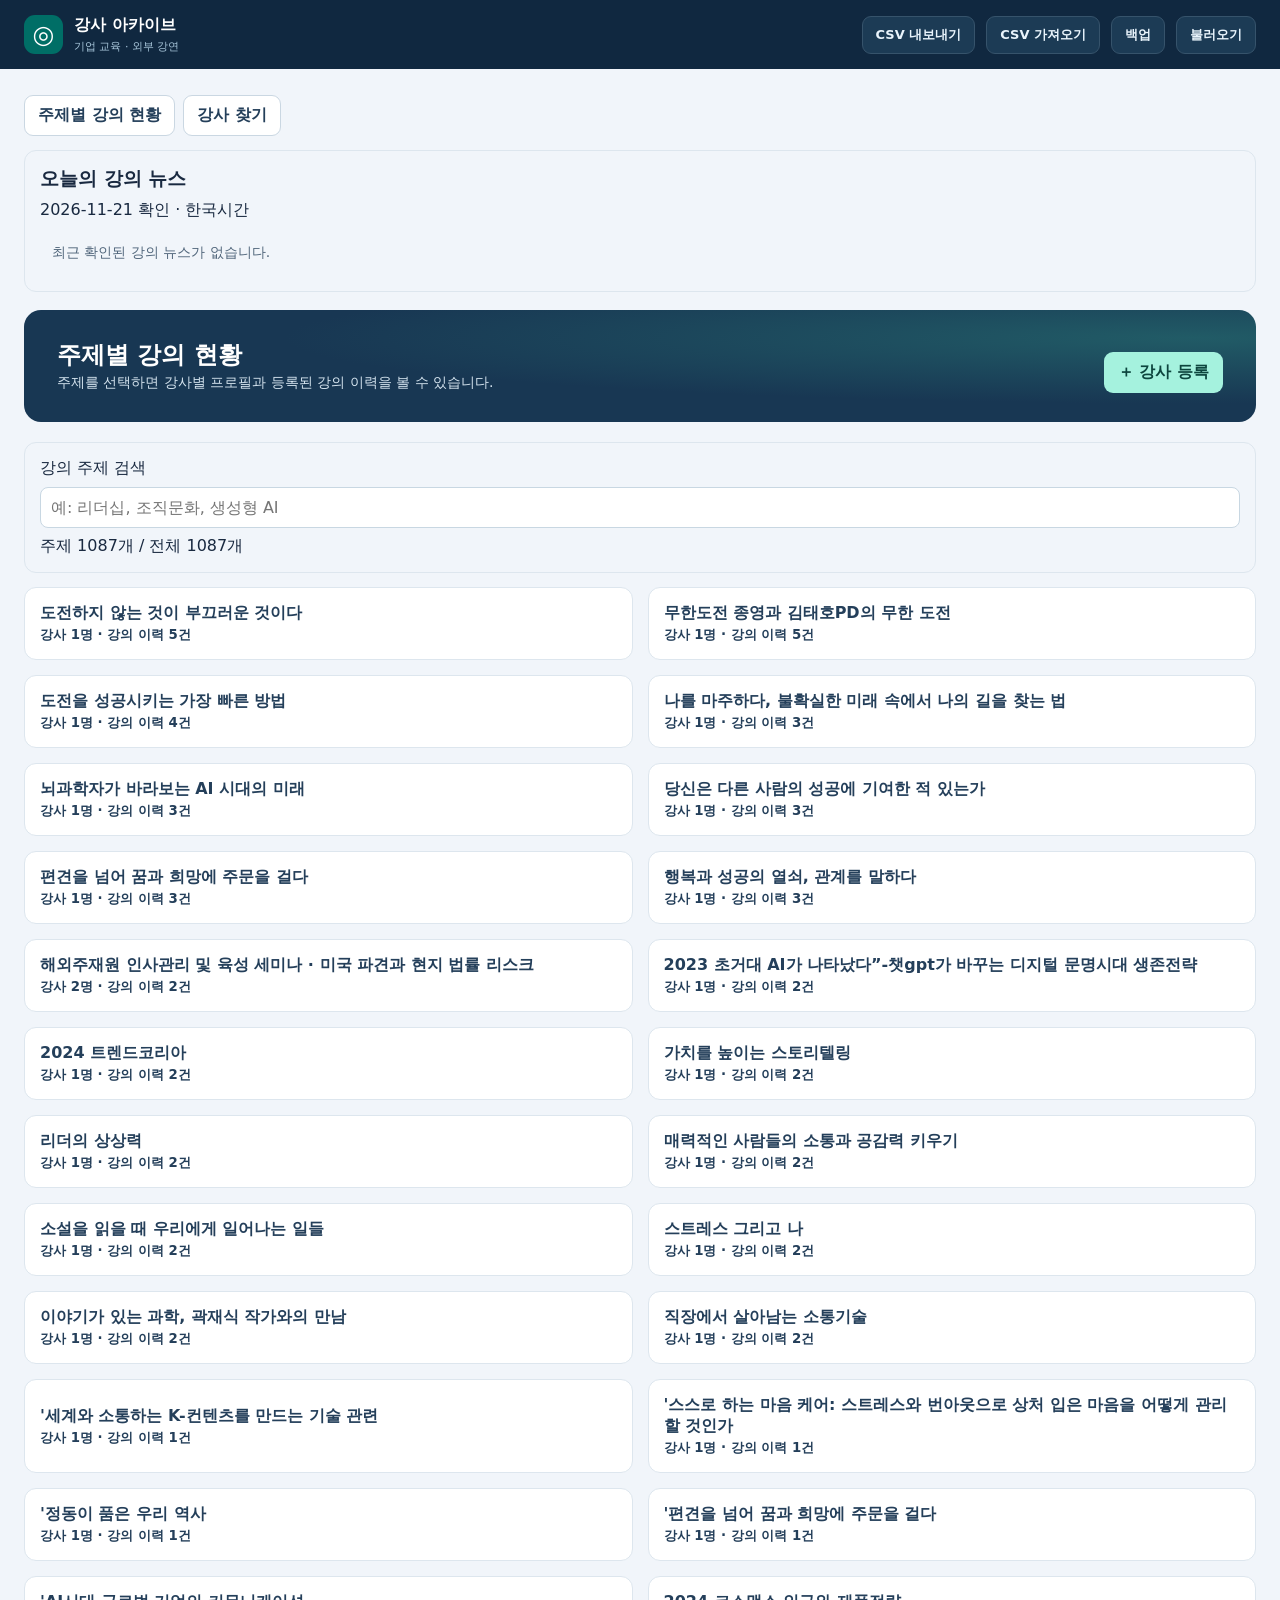
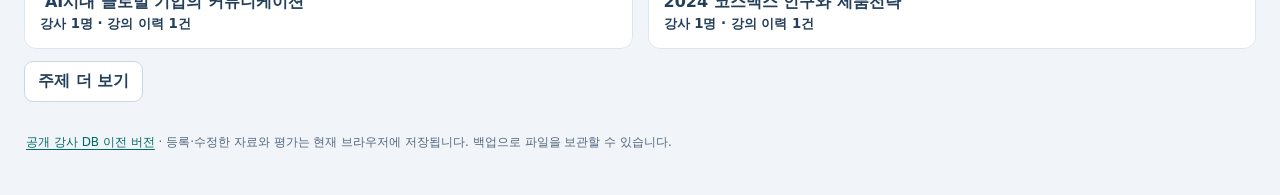
==== index.html @ 69837c94 "Load lecture news before the topic dashboard" ====
<!doctype html>
<html lang="ko">
<head>
<meta charset="utf-8"><meta name="viewport" content="width=device-width, initial-scale=1">
<title>강사 아카이브</title><link rel="stylesheet" href="style.css">
<script defer src="data.js"></script><script defer src="lecture-news.js"></script><script defer src="app.js?v=2606348"></script><script defer src="lookup.js"></script><script defer src="csv.js"></script>
</head>
<body>
<header class="top"><div class="brand"><span class="mark" aria-hidden="true">◎</span><div>강사 아카이브<small>기업 교육 · 외부 강연</small></div></div><div class="tools"><button id="csv-export">CSV 내보내기</button><button id="csv-import">CSV 가져오기</button><input id="csv-file" type="file" accept=".csv,text/csv" hidden><button id="backup">백업</button><button id="restore">불러오기</button><input id="upload" type="file" accept=".json,application/json" hidden></div></header>
<main>
<section class="intro" hidden><div><p class="eyebrow">외부 강사 디렉터리</p><h1>강사 찾기</h1><p>우리 회사에 맞는 강사를 찾고 강의 이력과 평가를 관리하세요.</p></div><button class="primary" id="add">＋ 강사 등록</button></section>
<div class="layout" hidden>
<aside aria-label="강사 검색 및 목록">
<div class="filters"><label for="search">강사 검색</label><div class="searchbox"><input id="search" type="search" placeholder="이름, 소속, 강의 주제" autocomplete="off" role="combobox" aria-autocomplete="list" aria-controls="suggest" aria-expanded="false"><div id="suggest" role="listbox" hidden></div></div>
<label for="category" class="sr">분야</label><select id="category"><option value="">모든 분야</option></select></div>
<div class="listhead"><strong id="count" aria-live="polite"></strong><span>가나다순</span></div><div id="list"></div>
</aside>
<article class="detail" id="detail" aria-label="강사 상세 정보"></article>
</div>
<footer><a href="db-history/index.html">공개 강사 DB 이전 버전</a> · 등록·수정한 자료와 평가는 현재 브라우저에 저장됩니다. 백업으로 파일을 보관할 수 있습니다.</footer>
</main>
<dialog id="dialog"><form id="editor"><header><h2 id="dialog-title"></h2><button id="close" type="button" aria-label="닫기">×</button></header><div id="fields"></div><p id="form-error" role="alert"></p><div class="form-actions"><button id="cancel" type="button">취소</button><button class="primary">저장</button></div></form></dialog>
<dialog id="lookup" aria-labelledby="lookup-title"><header class="lookup-head"><h2 id="lookup-title">강사 추가</h2><button type="button" id="lookup-close" aria-label="닫기">×</button></header>
<form id="lookup-form"><label>강사 이름<input id="lookup-name" required maxlength="60" placeholder="예: 김경일"></label><label>강의 주제 또는 소속 <small>(선택)</small><input id="lookup-topic" maxlength="120" placeholder="예: 인지심리학, 아주대학교"></label><button class="primary">웹에서 검색</button></form>
<div id="lookup-results" aria-live="polite"></div><div class="sectionhead lookup-actions"><button id="lookup-manual" type="button">직접 입력</button><button id="lookup-photo" type="button">사진으로 추가</button></div></dialog>
<div id="status" class="toast" role="status" hidden></div>
</body></html>
---- style.css ----
:root{font-family:"Pretendard","Malgun Gothic",system-ui,sans-serif;color:#192940;background:#f1f5fa;--navy:#142d49;--teal:#00796f;--line:#dde6ee;--muted:#52677c}
*{box-sizing:border-box}body{margin:0}button,input,select,textarea{font:inherit}button{cursor:pointer;border:1px solid #cad7e2;background:white;color:#243f5a;border-radius:9px;padding:9px 13px;font-weight:650}button:hover{background:#ecf6f5}button:focus-visible,a:focus-visible,input:focus-visible,select:focus-visible,textarea:focus-visible{outline:3px solid #289c8d;outline-offset:2px}a{color:#006a64;text-underline-offset:3px}h1,h2,h3,p{margin:0}.top{background:#102840;color:#fff;display:flex;justify-content:space-between;align-items:center;padding:14px max(24px,calc((100% - 1320px)/2));gap:12px;min-height:69px}.brand,.tools{display:flex;align-items:center;gap:11px}.brand{font-weight:750;white-space:nowrap}.brand small{display:block;font-size:11px;color:#a9c7db;font-weight:500;margin-top:3px}.mark{display:grid;place-items:center;width:39px;height:39px;background:#006e66;border-radius:11px;font-size:25px}.top button{background:#1c3b55;color:#e9f4fc;border-color:#36536b;font-size:13px}.top button:hover{background:#28516e}
main{max-width:1368px;margin:auto;padding:26px 24px}.intro{display:flex;justify-content:space-between;align-items:end;gap:18px;background:#183753;color:white;border-radius:17px;padding:29px 33px;margin-bottom:20px;background-image:radial-gradient(ellipse at 95% 25%,#215b66,transparent 55%)}.intro h1{font-size:clamp(28px,4vw,43px);letter-spacing:-.065em;margin:7px 0}.intro p:last-child{color:#d4e3ee;font-size:14px;line-height:1.6}.eyebrow{font-size:12px;font-weight:750;color:#7aebd9}.primary{background:var(--teal);color:white;border-color:transparent;white-space:nowrap}.primary:hover{background:#00685e}.intro .primary{background:#a5f2de;color:#0d453e}.intro .primary:hover{background:#cbfaee}
.layout{display:grid;grid-template-columns:320px minmax(0,1fr);gap:19px;align-items:start}aside,.detail{border:1px solid var(--line);background:white;border-radius:15px;min-width:0}aside{position:sticky;top:12px}.filters{padding:16px;display:grid;gap:9px}.filters label{font-weight:700;font-size:14px}.searchbox{position:relative}input,select,textarea{width:100%;border:1px solid #c8d7e2;border-radius:8px;padding:10px;color:#17293b;background:#fff}textarea{resize:vertical;min-height:80px}.listhead{border-top:1px solid var(--line);border-bottom:1px solid var(--line);padding:10px 16px;background:#f7f9fc;display:flex;justify-content:space-between;font-size:12px;color:var(--muted)}#list{max-height:640px;overflow:auto;padding:6px}.person,.suggestion{display:block;text-align:left;width:100%;border:none;background:transparent;white-space:normal}.person{display:flex;align-items:center;gap:10px;margin:2px 0;padding:10px}.person[aria-current=true],.suggestion[aria-selected=true]{background:#e3f5f0;color:#005a52}.person strong,.suggestion strong{display:block}.person small,.suggestion small{display:block;margin-top:3px;font-size:12px;color:var(--muted);font-weight:500}.initial{display:grid;place-items:center;flex:none;width:34px;height:34px;background:#eaf1f8;border-radius:9px;color:#365a7a;font-size:14px}#suggest{position:absolute;z-index:2;top:calc(100% + 4px);width:100%;background:white;border:1px solid var(--line);border-radius:9px;box-shadow:0 10px 25px #17293b25;padding:4px}
.detail{min-height:525px;overflow:hidden}.profile{display:flex;gap:22px;padding:23px;align-items:center;background:#f9fcff;border-bottom:1px solid var(--line)}.portrait{width:111px;height:126px;position:relative;flex:none;border-radius:13px;background:#dcebeF;overflow:hidden;display:grid;place-items:center;font-size:35px;color:#284d5c;font-weight:700}.portrait img{position:absolute;inset:0;width:100%;height:100%;object-fit:cover}.profile-text{flex:1;min-width:0}.profile h2{font-size:34px;letter-spacing:-.06em;margin:4px 0 6px}.profile p{color:var(--muted);line-height:1.55}.profile .meta{font-size:12px;margin-top:6px}.tag{display:inline-block;background:#e9f6f3;color:#00655c;border-radius:20px;padding:5px 10px;font-size:12px;font-weight:700}.tabs{display:flex;padding:0 15px;border-bottom:1px solid var(--line);gap:10px;overflow:auto}.tabs button{border:0;border-radius:0;padding:13px 10px;white-space:nowrap;color:var(--muted);border-bottom:3px solid transparent}.tabs button[aria-selected=true]{color:#006d64;border-bottom-color:#007f73}.panel{padding:21px 23px;display:grid;gap:16px}.overview{display:grid;grid-template-columns:1fr 1fr;gap:15px}.box{border:1px solid var(--line);border-radius:12px;padding:15px;min-width:0}.box h3{font-size:15px;margin-bottom:11px}.box ul{margin:0;padding-left:18px;font-size:14px;line-height:1.7;overflow-wrap:anywhere}.empty{color:var(--muted);font-size:14px;padding:12px;line-height:1.65}.sectionhead{display:flex;flex-wrap:wrap;gap:8px;justify-content:space-between;align-items:center}.sectionhead h3{font-size:17px}.record{padding:12px;border:1px solid var(--line);border-radius:10px;overflow-wrap:anywhere}.record p{margin:5px 0;color:var(--muted);white-space:pre-wrap;font-size:14px}.record a,.source{font-size:13px}.record+.record{margin-top:7px}footer{color:var(--muted);font-size:12px;padding:18px 2px}dialog{width:min(570px,calc(100% - 24px));border:1px solid var(--line);border-radius:14px;padding:19px;box-shadow:0 14px 50px #0004;color:inherit}dialog::backdrop{background:#0b203c88}dialog header,.form-actions{display:flex;align-items:center;justify-content:space-between;gap:8px}.form-actions{justify-content:end;margin-top:12px}#fields{display:grid;gap:10px;margin-top:12px}#fields label{display:grid;gap:4px;font-size:13px;font-weight:650}#form-error{font-size:13px;color:#a1282d;margin-top:8px}.toast{position:fixed;bottom:20px;right:20px;background:#102840;color:white;padding:12px 15px;border-radius:10px;box-shadow:0 8px 20px #0003;z-index:4}.sr{position:absolute;width:1px;height:1px;overflow:hidden;clip-path:inset(50%)}[hidden]{display:none!important}
@media(max-width:850px){.layout{grid-template-columns:235px minmax(0,1fr)}.overview{grid-template-columns:1fr}.profile{gap:12px}.profile h2{font-size:27px}.portrait{width:81px;height:94px}}
@media(max-width:650px){main{padding:14px 11px}.top{padding:10px 11px}.intro{padding:17px;align-items:start;flex-direction:column}.layout{grid-template-columns:1fr;gap:13px}aside{position:static}#list{max-height:200px}.panel,.profile{padding:14px}.profile{flex-wrap:wrap}.profile-text{min-width:110px}.tools{gap:5px}.tools button{padding:6px}}
.lookup-head{display:flex;align-items:center;justify-content:space-between;gap:10px}#lookup-form{display:grid;gap:10px;margin-top:14px}#lookup-form label{font-size:14px;font-weight:650}#lookup-form input{margin-top:4px}#lookup-form button{justify-self:start}#lookup-results{display:grid;gap:8px}.lookup-message{color:var(--muted);font-size:14px;margin-top:12px}.lookup-card{display:flex;gap:12px}.lookup-card img{width:74px;height:88px;object-fit:cover;border-radius:8px}.lookup-links,.lookup-actions{margin-top:10px}.lookup-links{font-size:13px}.photo-fields{display:grid;gap:8px}#fields .photo-check{display:flex;align-items:center;gap:6px}.photo-check input{width:auto}.photo-fields img{width:72px;height:auto;border-radius:7px}.photo-fields button{justify-self:start}.photo-fields p{font-size:13px;color:var(--muted)}button:disabled{opacity:.55;cursor:wait}
.profile-rating{display:grid;justify-items:start;align-content:start;gap:5px;flex:0 1 235px;border-left:1px solid var(--line);padding-left:16px;overflow-wrap:anywhere}.profile-rating>span,.profile-rating small{font-size:12px;color:var(--muted)}.rating-value{color:#00655c;background:#e9f6f3;border-color:#caece4;font-size:18px;padding:4px 10px}.recent-program{display:grid;gap:3px;margin-top:5px}.recent-program small:last-child{color:var(--navy);font-weight:650}.profile-text button{margin-top:8px;font-size:12px;padding:5px 8px}.rating-counts{font-size:13px;color:#00655c;margin:0 0 9px}.top .tools{flex-wrap:wrap;justify-content:end}
@media(max-width:520px){.profile{display:grid;grid-template-columns:72px minmax(0,1fr) minmax(98px,1fr);align-items:start;gap:9px}.portrait{width:72px;height:90px}.profile-text{min-width:0;overflow-wrap:anywhere}.profile-rating{padding-left:8px}.profile h2{font-size:22px}.rating-value{font-size:13px;padding:4px 5px}}
.lecture-fee{font-size:11px;color:var(--muted);font-weight:500;white-space:nowrap}
.profile-edit-list{margin:0;padding:9px;border:1px solid var(--line);border-radius:8px;min-width:0}.profile-edit-list legend{font-weight:700;font-size:14px}.profile-edit-row{display:flex;gap:7px;align-items:center;margin-bottom:7px}.profile-edit-row input{min-width:0}.profile-edit-row button,.box .sectionhead button{font-size:12px;white-space:nowrap;padding:5px 8px}.box .sectionhead h3{margin-bottom:0}.box .sectionhead{margin-bottom:8px}
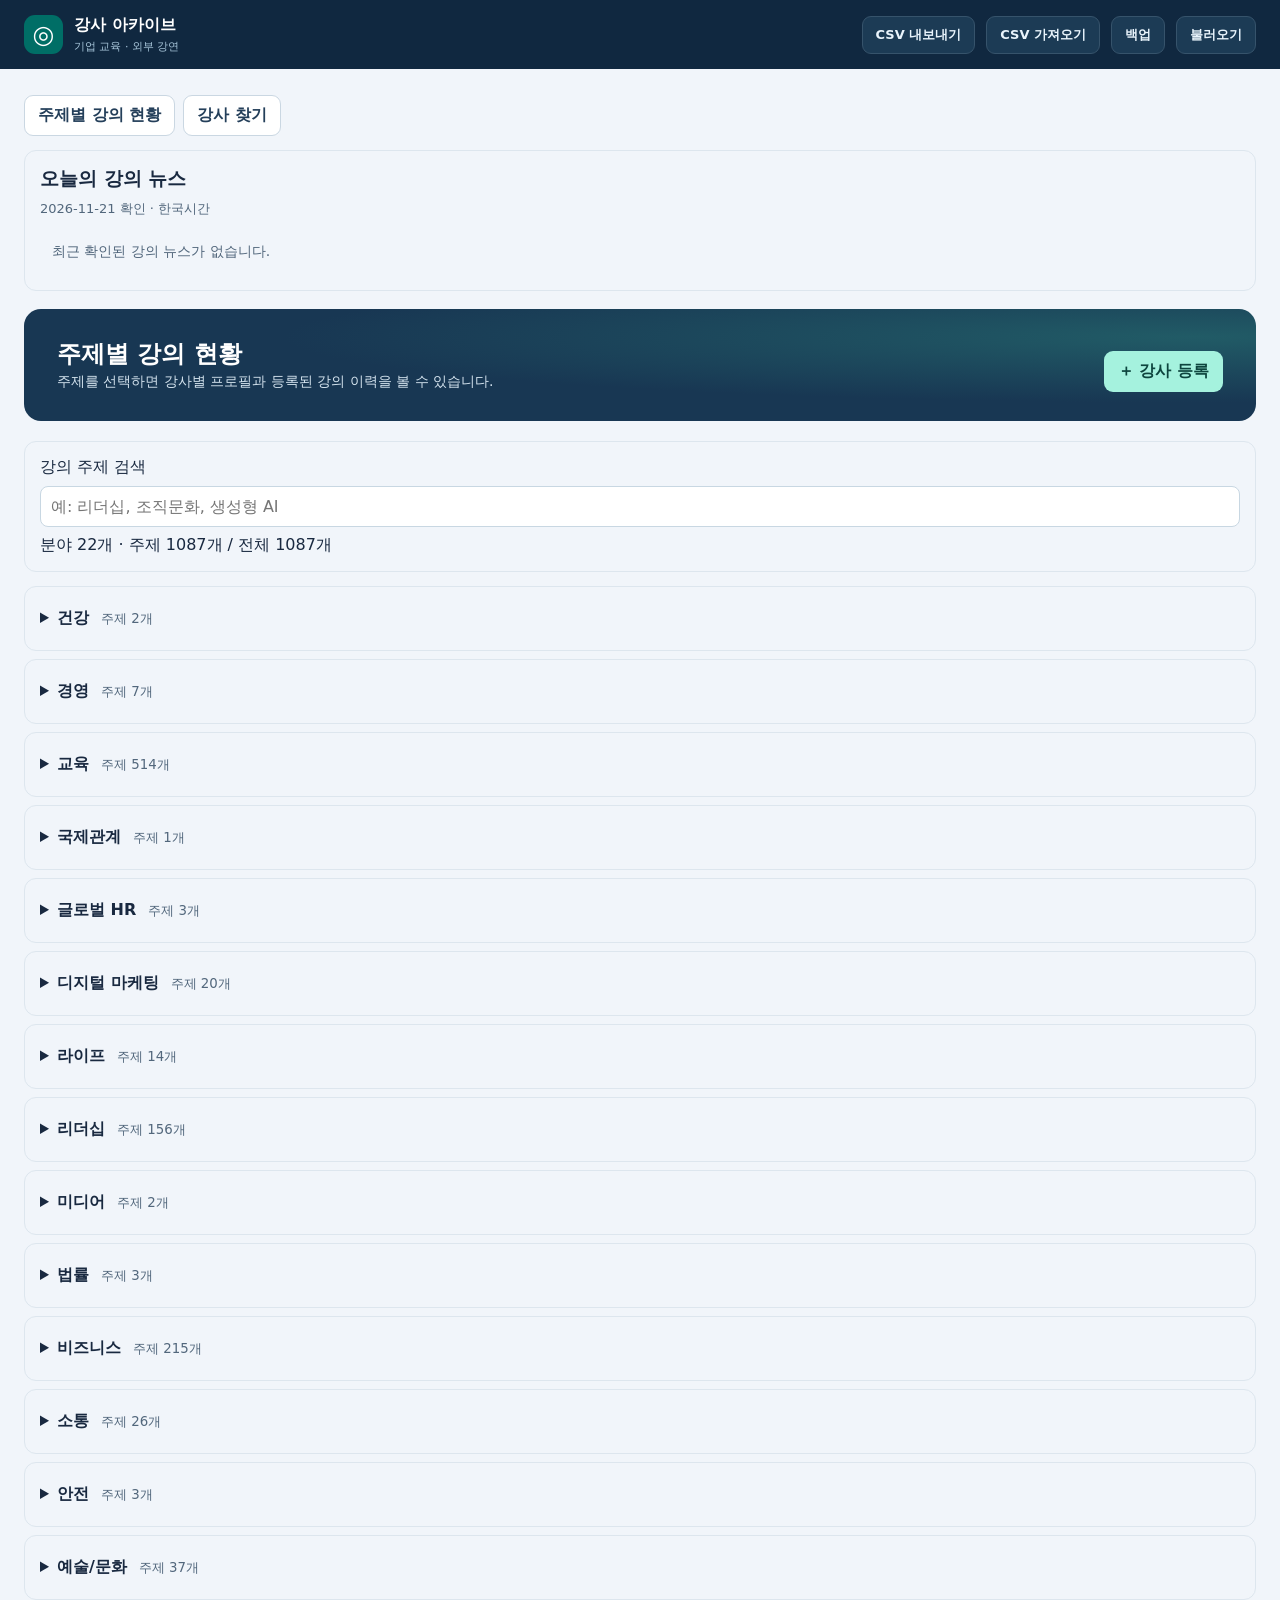
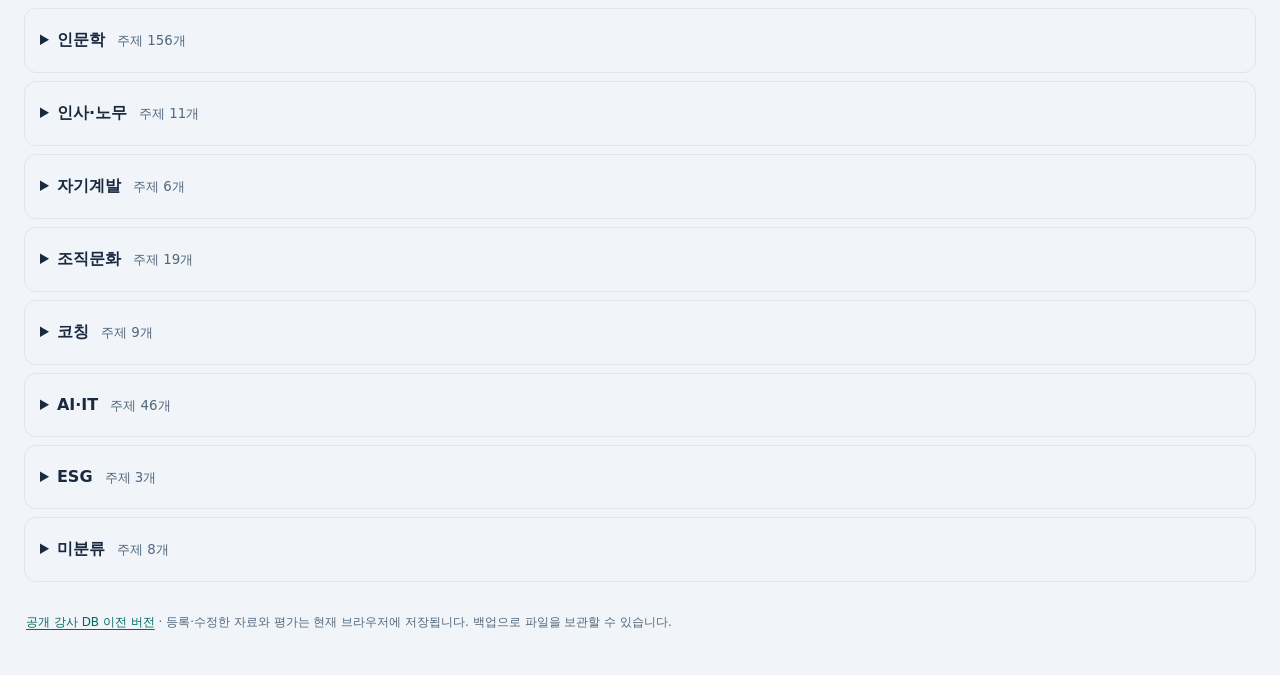
==== commit 42ecac60: "Refresh cached ticker and categorized dashboard assets" ====
--- a/index.html
+++ b/index.html
@@ -2,8 +2,8 @@
 <html lang="ko">
 <head>
 <meta charset="utf-8"><meta name="viewport" content="width=device-width, initial-scale=1">
-<title>강사 아카이브</title><link rel="stylesheet" href="style.css">
-<script defer src="data.js"></script><script defer src="lecture-news.js"></script><script defer src="app.js?v=2606348"></script><script defer src="lookup.js"></script><script defer src="csv.js"></script>
+<title>강사 아카이브</title><link rel="stylesheet" href="style.css?v=3beeec4">
+<script defer src="data.js"></script><script defer src="lecture-news.js"></script><script defer src="app.js?v=3beeec4"></script><script defer src="lookup.js"></script><script defer src="csv.js"></script>
 </head>
 <body>
 <header class="top"><div class="brand"><span class="mark" aria-hidden="true">◎</span><div>강사 아카이브<small>기업 교육 · 외부 강연</small></div></div><div class="tools"><button id="csv-export">CSV 내보내기</button><button id="csv-import">CSV 가져오기</button><input id="csv-file" type="file" accept=".csv,text/csv" hidden><button id="backup">백업</button><button id="restore">불러오기</button><input id="upload" type="file" accept=".json,application/json" hidden></div></header>
--- a/style.css
+++ b/style.css
@@ -10,3 +10,7 @@
 @media(max-width:520px){.profile{display:grid;grid-template-columns:72px minmax(0,1fr) minmax(98px,1fr);align-items:start;gap:9px}.portrait{width:72px;height:90px}.profile-text{min-width:0;overflow-wrap:anywhere}.profile-rating{padding-left:8px}.profile h2{font-size:22px}.rating-value{font-size:13px;padding:4px 5px}}
 .lecture-fee{font-size:11px;color:var(--muted);font-weight:500;white-space:nowrap}
 .profile-edit-list{margin:0;padding:9px;border:1px solid var(--line);border-radius:8px;min-width:0}.profile-edit-list legend{font-weight:700;font-size:14px}.profile-edit-row{display:flex;gap:7px;align-items:center;margin-bottom:7px}.profile-edit-row input{min-width:0}.profile-edit-row button,.box .sectionhead button{font-size:12px;white-space:nowrap;padding:5px 8px}.box .sectionhead h3{margin-bottom:0}.box .sectionhead{margin-bottom:8px}
+
+#lecture-news-date{margin:6px 0 10px;color:var(--muted);font-size:13px}.news-strip{overflow:hidden;border-top:1px solid var(--line)}.news-track{display:flex;width:max-content;animation:lecture-news-slide 53s linear infinite;will-change:transform}.news-strip:nth-child(2) .news-track{animation-duration:63s;animation-direction:reverse}.news-line{display:flex;min-width:max(950px,100vw);align-items:center;justify-content:space-around;gap:28px;padding:7px 24px 7px 0}.news-headline{display:inline-flex;align-items:center;gap:8px;white-space:nowrap;font-size:14px}.news-headline small{color:var(--muted)}.news-headline button{padding:3px 6px;font-size:12px}.news-strip:hover .news-track{animation-play-state:paused}#lecture-news-items.news-paused .news-strip,#lecture-news-items:focus-within .news-strip{overflow-x:auto}#lecture-news-items.news-paused .news-track,#lecture-news-items:focus-within .news-track{animation:none}#lecture-news-items.news-paused .news-copy,#lecture-news-items:focus-within .news-copy{display:none}@keyframes lecture-news-slide{to{transform:translateX(-50%)}}
+.topic-category{margin-bottom:8px}.topic-category summary{cursor:pointer;padding:6px 0}.topic-category summary small{margin-left:7px;color:var(--muted)}.topic-category .overview{margin-top:8px}.topic-card{text-align:left;overflow-wrap:anywhere}.topic-category [data-topic-more]{margin-top:10px}
+@media(prefers-reduced-motion:reduce){.news-strip{overflow-x:auto}.news-track{animation:none!important}.news-copy{display:none}}
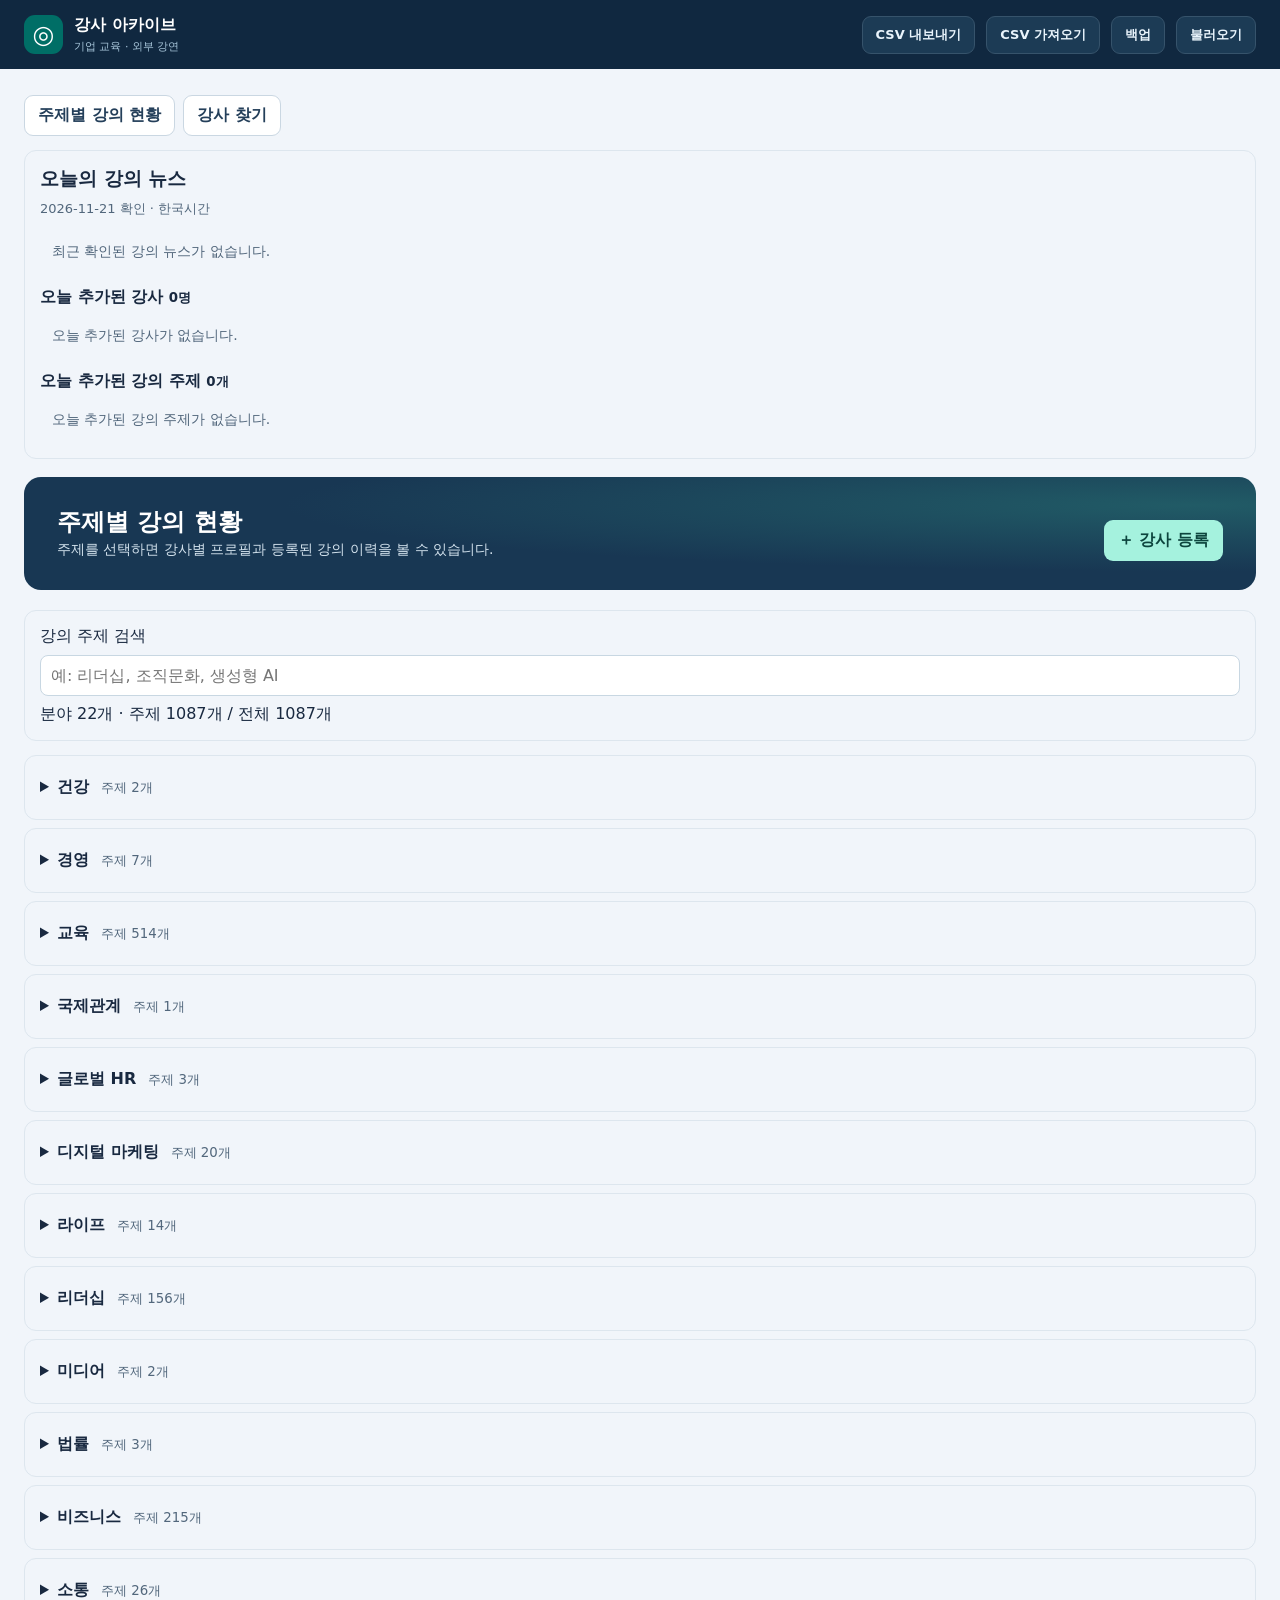
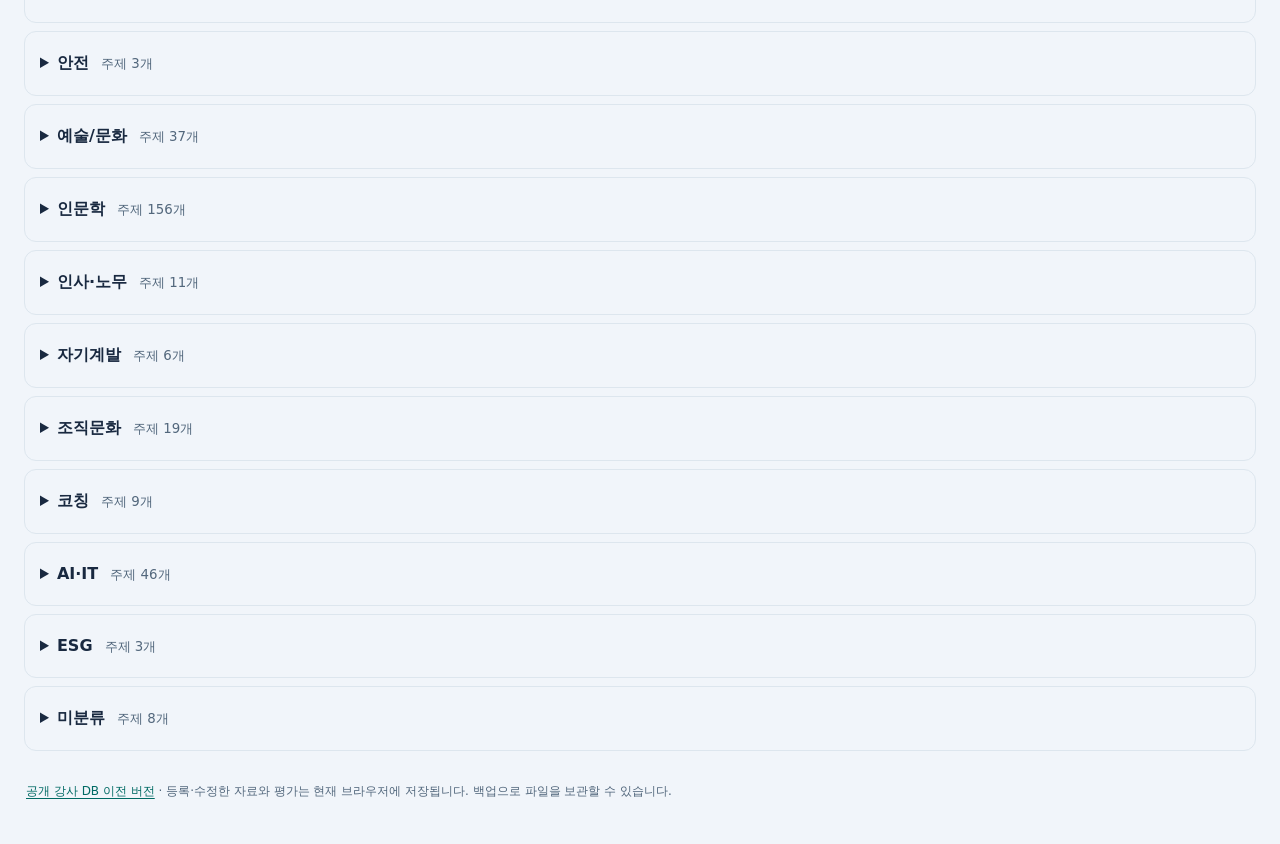
==== commit e33a789b: "Refresh the homepage daily additions ticker" ====
--- a/index.html
+++ b/index.html
@@ -3,7 +3,7 @@
 <head>
 <meta charset="utf-8"><meta name="viewport" content="width=device-width, initial-scale=1">
 <title>강사 아카이브</title><link rel="stylesheet" href="style.css?v=3beeec4">
-<script defer src="data.js"></script><script defer src="lecture-news.js"></script><script defer src="app.js?v=3beeec4"></script><script defer src="lookup.js"></script><script defer src="csv.js"></script>
+<script defer src="data.js"></script><script defer src="lecture-news.js"></script><script defer src="app.js?v=1e4a274"></script><script defer src="lookup.js"></script><script defer src="csv.js"></script>
 </head>
 <body>
 <header class="top"><div class="brand"><span class="mark" aria-hidden="true">◎</span><div>강사 아카이브<small>기업 교육 · 외부 강연</small></div></div><div class="tools"><button id="csv-export">CSV 내보내기</button><button id="csv-import">CSV 가져오기</button><input id="csv-file" type="file" accept=".csv,text/csv" hidden><button id="backup">백업</button><button id="restore">불러오기</button><input id="upload" type="file" accept=".json,application/json" hidden></div></header>
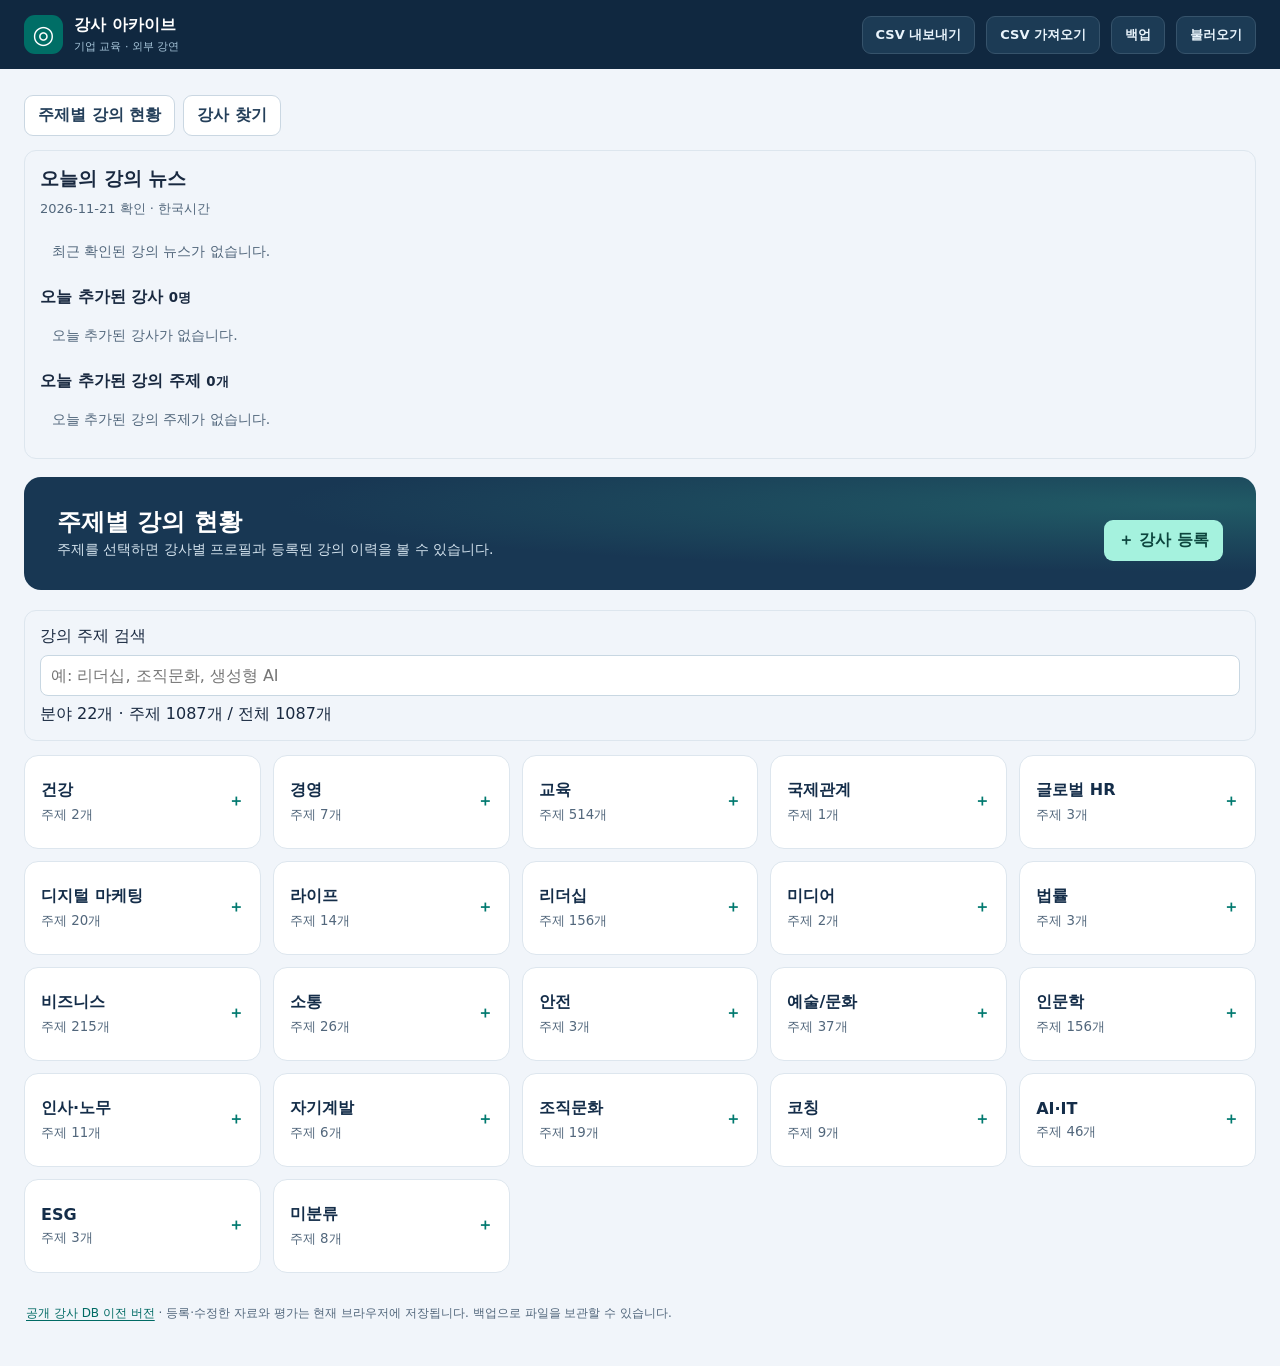
==== commit 5d74afe0: "Refresh the lecture category card stylesheet" ====
--- a/index.html
+++ b/index.html
@@ -2,7 +2,7 @@
 <html lang="ko">
 <head>
 <meta charset="utf-8"><meta name="viewport" content="width=device-width, initial-scale=1">
-<title>강사 아카이브</title><link rel="stylesheet" href="style.css?v=3beeec4">
+<title>강사 아카이브</title><link rel="stylesheet" href="style.css?v=df82077">
 <script defer src="data.js"></script><script defer src="lecture-news.js"></script><script defer src="app.js?v=1e4a274"></script><script defer src="lookup.js"></script><script defer src="csv.js"></script>
 </head>
 <body>
--- a/style.css
+++ b/style.css
@@ -14,3 +14,16 @@
 #lecture-news-date{margin:6px 0 10px;color:var(--muted);font-size:13px}.news-strip{overflow:hidden;border-top:1px solid var(--line)}.news-track{display:flex;width:max-content;animation:lecture-news-slide 53s linear infinite;will-change:transform}.news-strip:nth-child(2) .news-track{animation-duration:63s;animation-direction:reverse}.news-line{display:flex;min-width:max(950px,100vw);align-items:center;justify-content:space-around;gap:28px;padding:7px 24px 7px 0}.news-headline{display:inline-flex;align-items:center;gap:8px;white-space:nowrap;font-size:14px}.news-headline small{color:var(--muted)}.news-headline button{padding:3px 6px;font-size:12px}.news-strip:hover .news-track{animation-play-state:paused}#lecture-news-items.news-paused .news-strip,#lecture-news-items:focus-within .news-strip{overflow-x:auto}#lecture-news-items.news-paused .news-track,#lecture-news-items:focus-within .news-track{animation:none}#lecture-news-items.news-paused .news-copy,#lecture-news-items:focus-within .news-copy{display:none}@keyframes lecture-news-slide{to{transform:translateX(-50%)}}
 .topic-category{margin-bottom:8px}.topic-category summary{cursor:pointer;padding:6px 0}.topic-category summary small{margin-left:7px;color:var(--muted)}.topic-category .overview{margin-top:8px}.topic-card{text-align:left;overflow-wrap:anywhere}.topic-category [data-topic-more]{margin-top:10px}
 @media(prefers-reduced-motion:reduce){.news-strip{overflow-x:auto}.news-track{animation:none!important}.news-copy{display:none}}
+
+#topic-results:has(>.topic-category){display:grid;grid-template-columns:repeat(auto-fit,minmax(min(100%,220px),1fr));gap:12px;align-items:start}
+#topic-results>.topic-category{margin:0;padding:0;border:1px solid var(--line);border-radius:14px;background:#fff;overflow:hidden}
+#topic-results>.topic-category:hover{border-color:#83b8b2}
+#topic-results>.topic-category[open]{grid-column:1/-1;border-color:#83b8b2;padding:0 14px 14px}
+#topic-results>.topic-category>summary{display:grid;grid-template-columns:minmax(0,1fr) auto;gap:5px 12px;align-content:center;min-height:92px;padding:14px 16px;color:var(--navy);list-style:none}
+#topic-results>.topic-category>summary::-webkit-details-marker{display:none}
+#topic-results>.topic-category>summary::after{content:'＋';grid-column:2;grid-row:1/3;align-self:center;color:var(--teal);font-weight:700}
+#topic-results>.topic-category[open]>summary::after{content:'−'}
+#topic-results>.topic-category>summary:focus-visible{outline:2px solid var(--teal);outline-offset:-4px}
+#topic-results>.topic-category>summary strong{overflow-wrap:anywhere}
+#topic-results>.topic-category>summary small{grid-column:1;margin:0}
+@media(max-width:520px){#topic-results:has(>.topic-category){grid-template-columns:repeat(2,minmax(0,1fr));gap:8px}#topic-results>.topic-category>summary{min-height:76px;padding:10px;gap:3px 6px}}
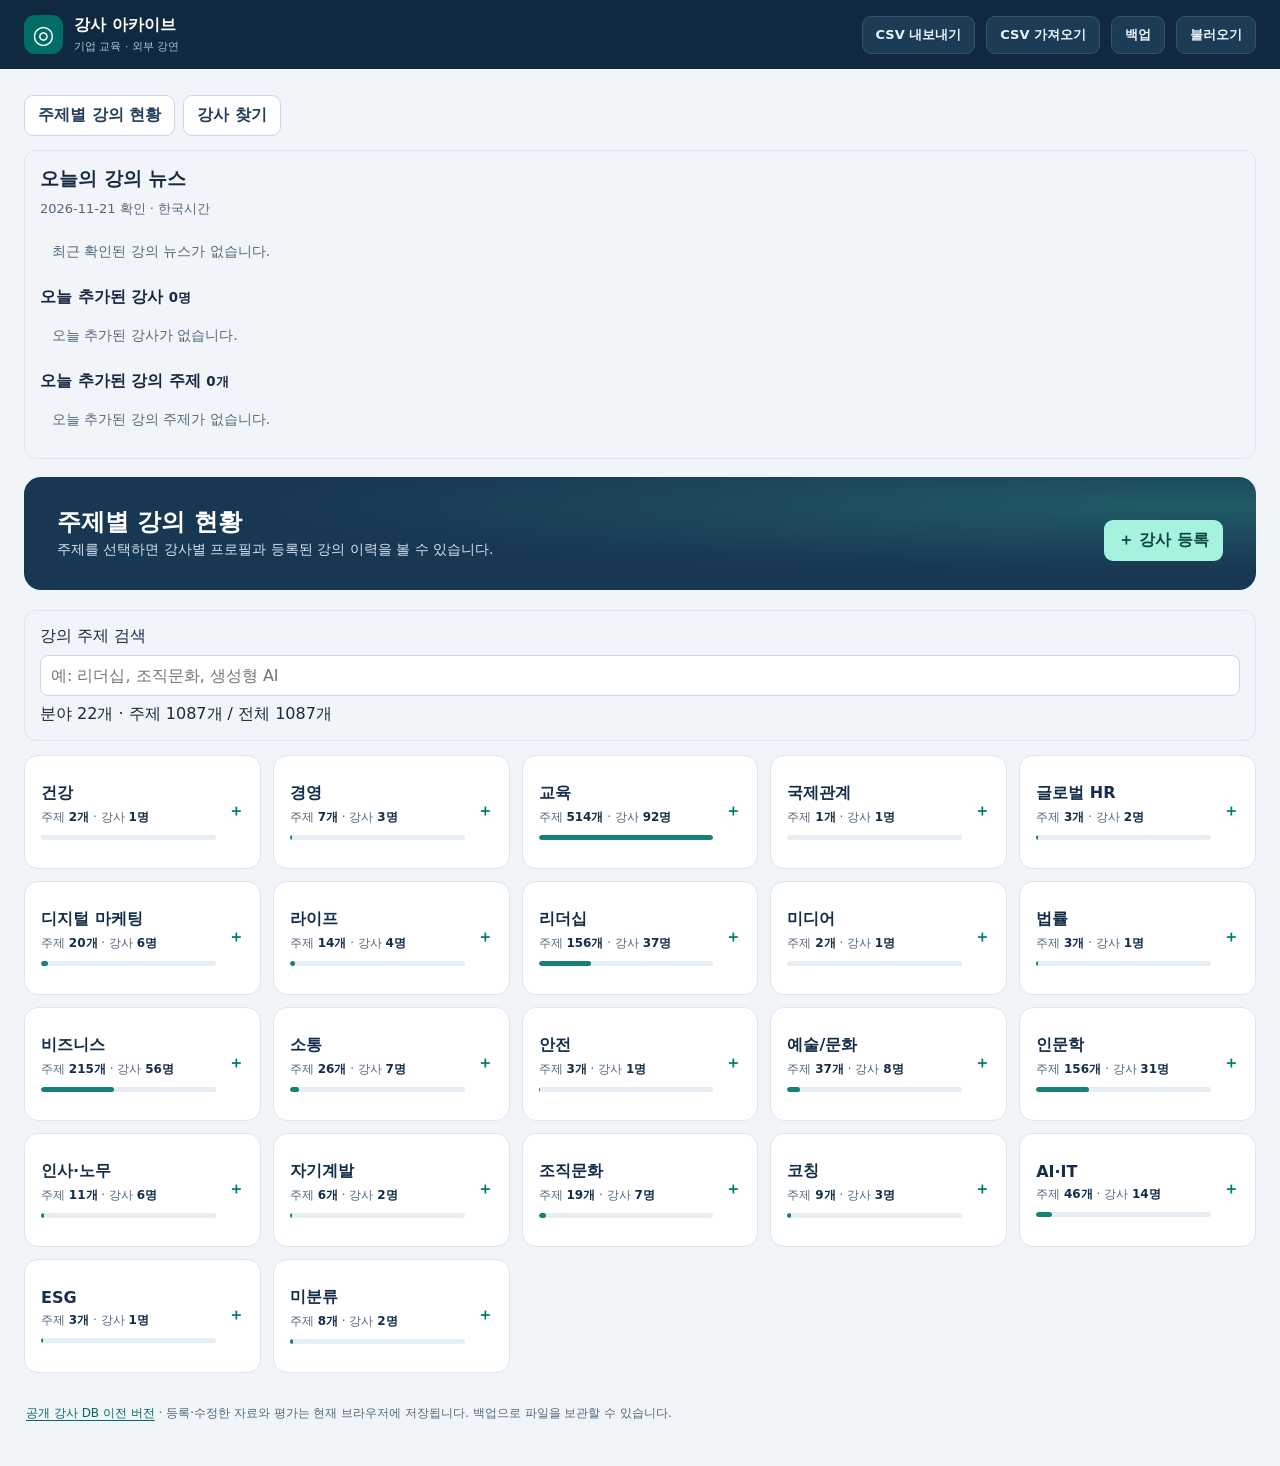
==== commit f2e7cbd0: "Load card infographics on the live dashboard" ====
--- a/index.html
+++ b/index.html
@@ -2,8 +2,8 @@
 <html lang="ko">
 <head>
 <meta charset="utf-8"><meta name="viewport" content="width=device-width, initial-scale=1">
-<title>강사 아카이브</title><link rel="stylesheet" href="style.css?v=df82077">
-<script defer src="data.js"></script><script defer src="lecture-news.js"></script><script defer src="app.js?v=1e4a274"></script><script defer src="lookup.js"></script><script defer src="csv.js"></script>
+<title>강사 아카이브</title><link rel="stylesheet" href="style.css?v=fb95f7b">
+<script defer src="data.js"></script><script defer src="lecture-news.js"></script><script defer src="app.js?v=fb95f7b"></script><script defer src="lookup.js"></script><script defer src="csv.js"></script>
 </head>
 <body>
 <header class="top"><div class="brand"><span class="mark" aria-hidden="true">◎</span><div>강사 아카이브<small>기업 교육 · 외부 강연</small></div></div><div class="tools"><button id="csv-export">CSV 내보내기</button><button id="csv-import">CSV 가져오기</button><input id="csv-file" type="file" accept=".csv,text/csv" hidden><button id="backup">백업</button><button id="restore">불러오기</button><input id="upload" type="file" accept=".json,application/json" hidden></div></header>
--- a/style.css
+++ b/style.css
@@ -27,3 +27,13 @@
 #topic-results>.topic-category>summary strong{overflow-wrap:anywhere}
 #topic-results>.topic-category>summary small{grid-column:1;margin:0}
 @media(max-width:520px){#topic-results:has(>.topic-category){grid-template-columns:repeat(2,minmax(0,1fr));gap:8px}#topic-results>.topic-category>summary{min-height:76px;padding:10px;gap:3px 6px}}
+
+#topic-results>.topic-category>summary{min-height:112px}
+#topic-results>.topic-category>summary::after{grid-row:1/4}
+#topic-results>.topic-category>summary .card-meter{grid-column:1;margin-top:4px}
+.topic-metrics{display:block;color:var(--muted);font-size:12px;font-weight:500}
+.topic-metrics b{font-weight:750;color:var(--navy)}
+.card-meter{display:block;height:5px;border-radius:999px;background:#e6eef3;overflow:hidden}
+.card-meter>span{display:block;height:100%;border-radius:inherit;background:#178078}
+.topic-card .topic-metrics{margin:8px 0 6px}.topic-card .event-meter>span{background:#486d9c}
+@media(max-width:520px){#topic-results>.topic-category>summary{min-height:94px}.topic-metrics{line-height:1.45}}
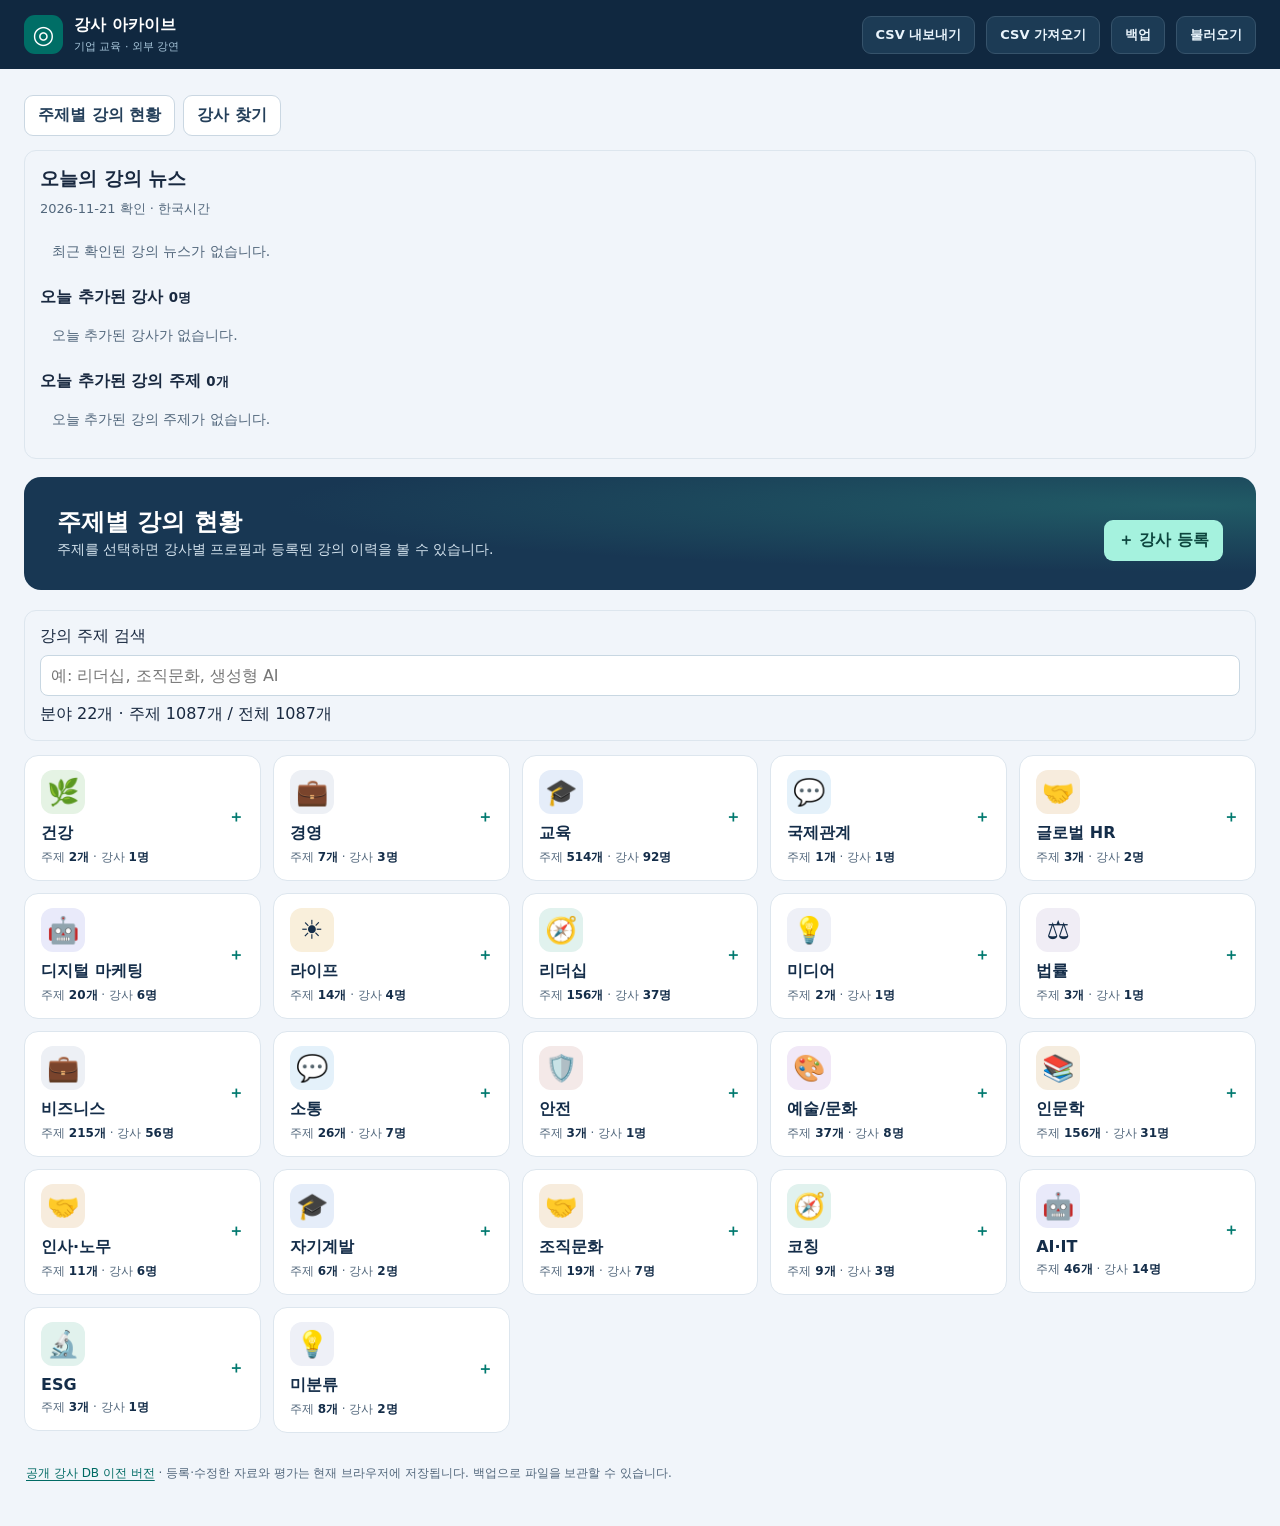
==== commit a63b5328: "Load symbolic topic cards in production" ====
--- a/index.html
+++ b/index.html
@@ -3,7 +3,7 @@
 <head>
 <meta charset="utf-8"><meta name="viewport" content="width=device-width, initial-scale=1">
 <title>강사 아카이브</title><link rel="stylesheet" href="style.css?v=fb95f7b">
-<script defer src="data.js"></script><script defer src="lecture-news.js"></script><script defer src="app.js?v=fb95f7b"></script><script defer src="lookup.js"></script><script defer src="csv.js"></script>
+<script defer src="data.js"></script><script defer src="lecture-news.js"></script><script defer src="app.js?v=6ac2526"></script><script defer src="lookup.js"></script><script defer src="csv.js"></script>
 </head>
 <body>
 <header class="top"><div class="brand"><span class="mark" aria-hidden="true">◎</span><div>강사 아카이브<small>기업 교육 · 외부 강연</small></div></div><div class="tools"><button id="csv-export">CSV 내보내기</button><button id="csv-import">CSV 가져오기</button><input id="csv-file" type="file" accept=".csv,text/csv" hidden><button id="backup">백업</button><button id="restore">불러오기</button><input id="upload" type="file" accept=".json,application/json" hidden></div></header>
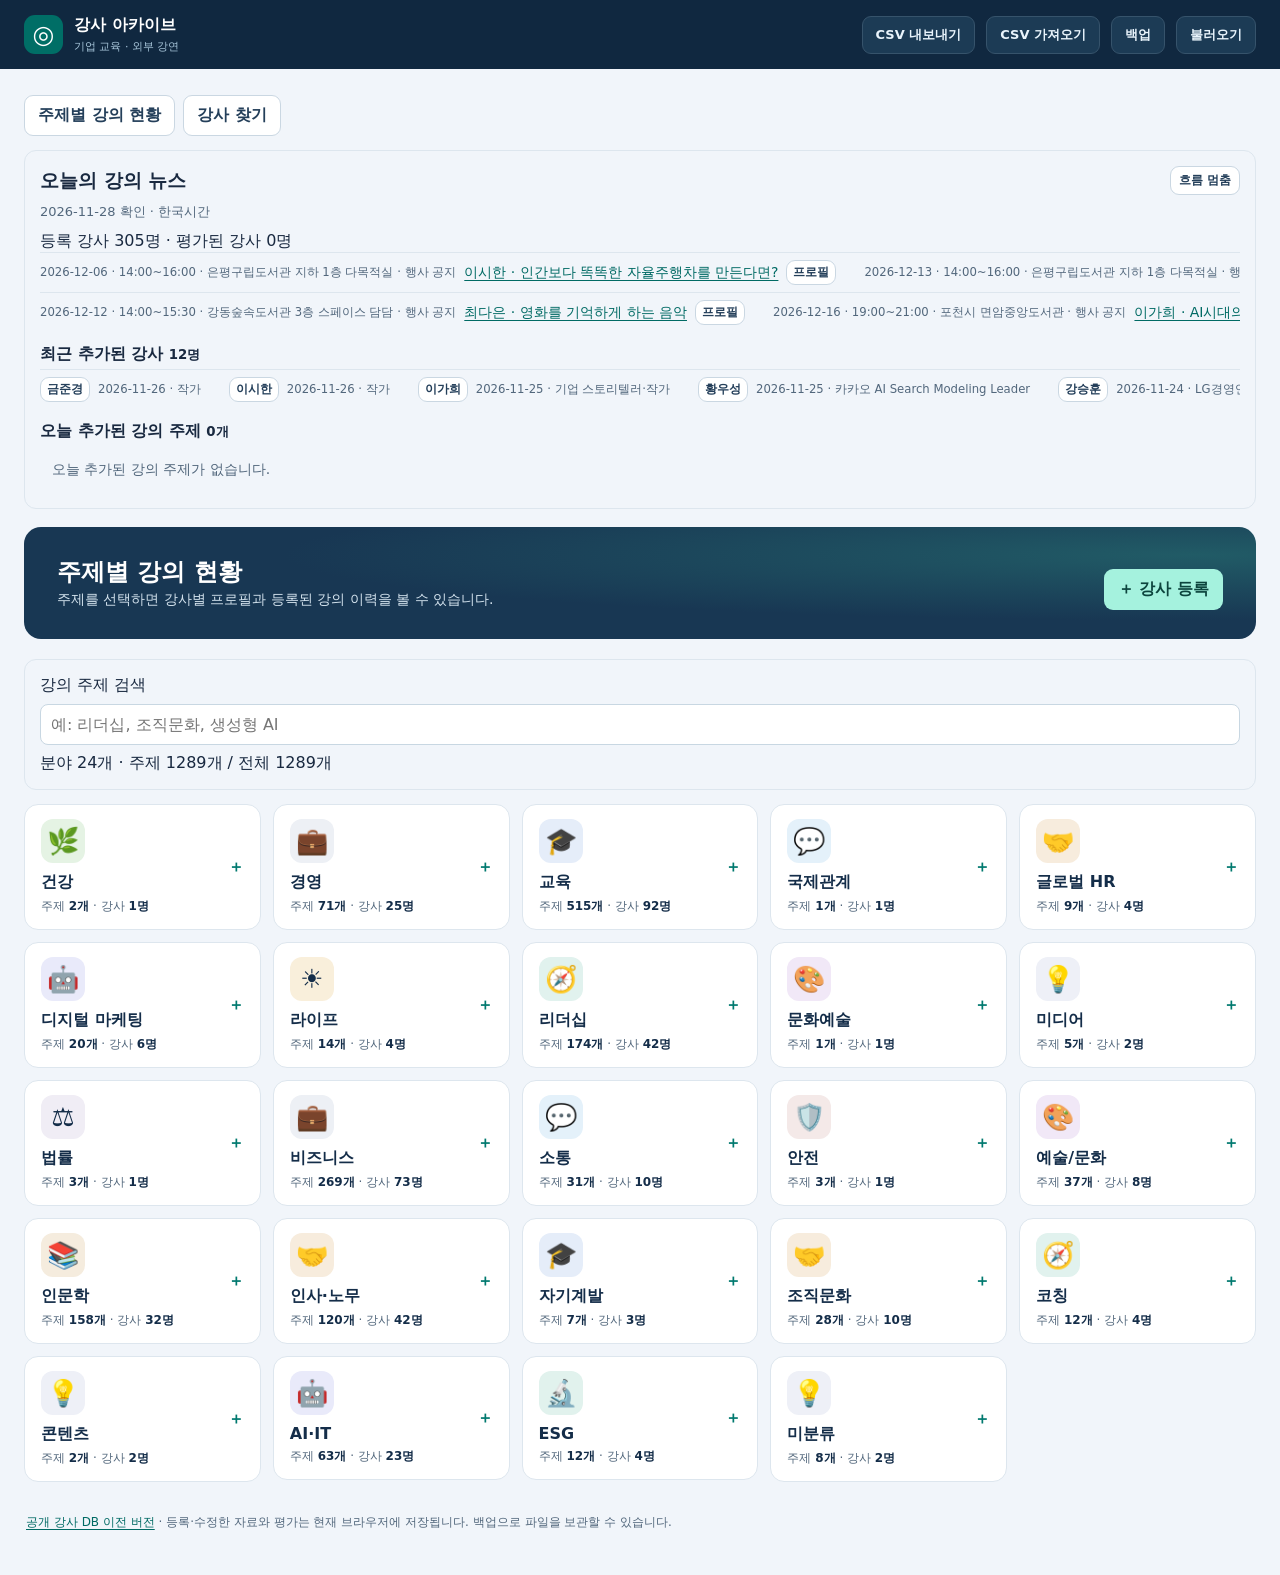
==== commit 988cd0de: "Refresh homepage script cache version" ====
--- a/index.html
+++ b/index.html
@@ -3,7 +3,7 @@
 <head>
 <meta charset="utf-8"><meta name="viewport" content="width=device-width, initial-scale=1">
 <title>강사 아카이브</title><link rel="stylesheet" href="style.css?v=fb95f7b">
-<script defer src="data.js"></script><script defer src="lecture-news.js"></script><script defer src="app.js?v=6ac2526"></script><script defer src="lookup.js"></script><script defer src="csv.js"></script>
+<script defer src="data.js"></script><script defer src="lecture-news.js"></script><script defer src="app.js?v=995d888"></script><script defer src="lookup.js"></script><script defer src="csv.js"></script>
 </head>
 <body>
 <header class="top"><div class="brand"><span class="mark" aria-hidden="true">◎</span><div>강사 아카이브<small>기업 교육 · 외부 강연</small></div></div><div class="tools"><button id="csv-export">CSV 내보내기</button><button id="csv-import">CSV 가져오기</button><input id="csv-file" type="file" accept=".csv,text/csv" hidden><button id="backup">백업</button><button id="restore">불러오기</button><input id="upload" type="file" accept=".json,application/json" hidden></div></header>
